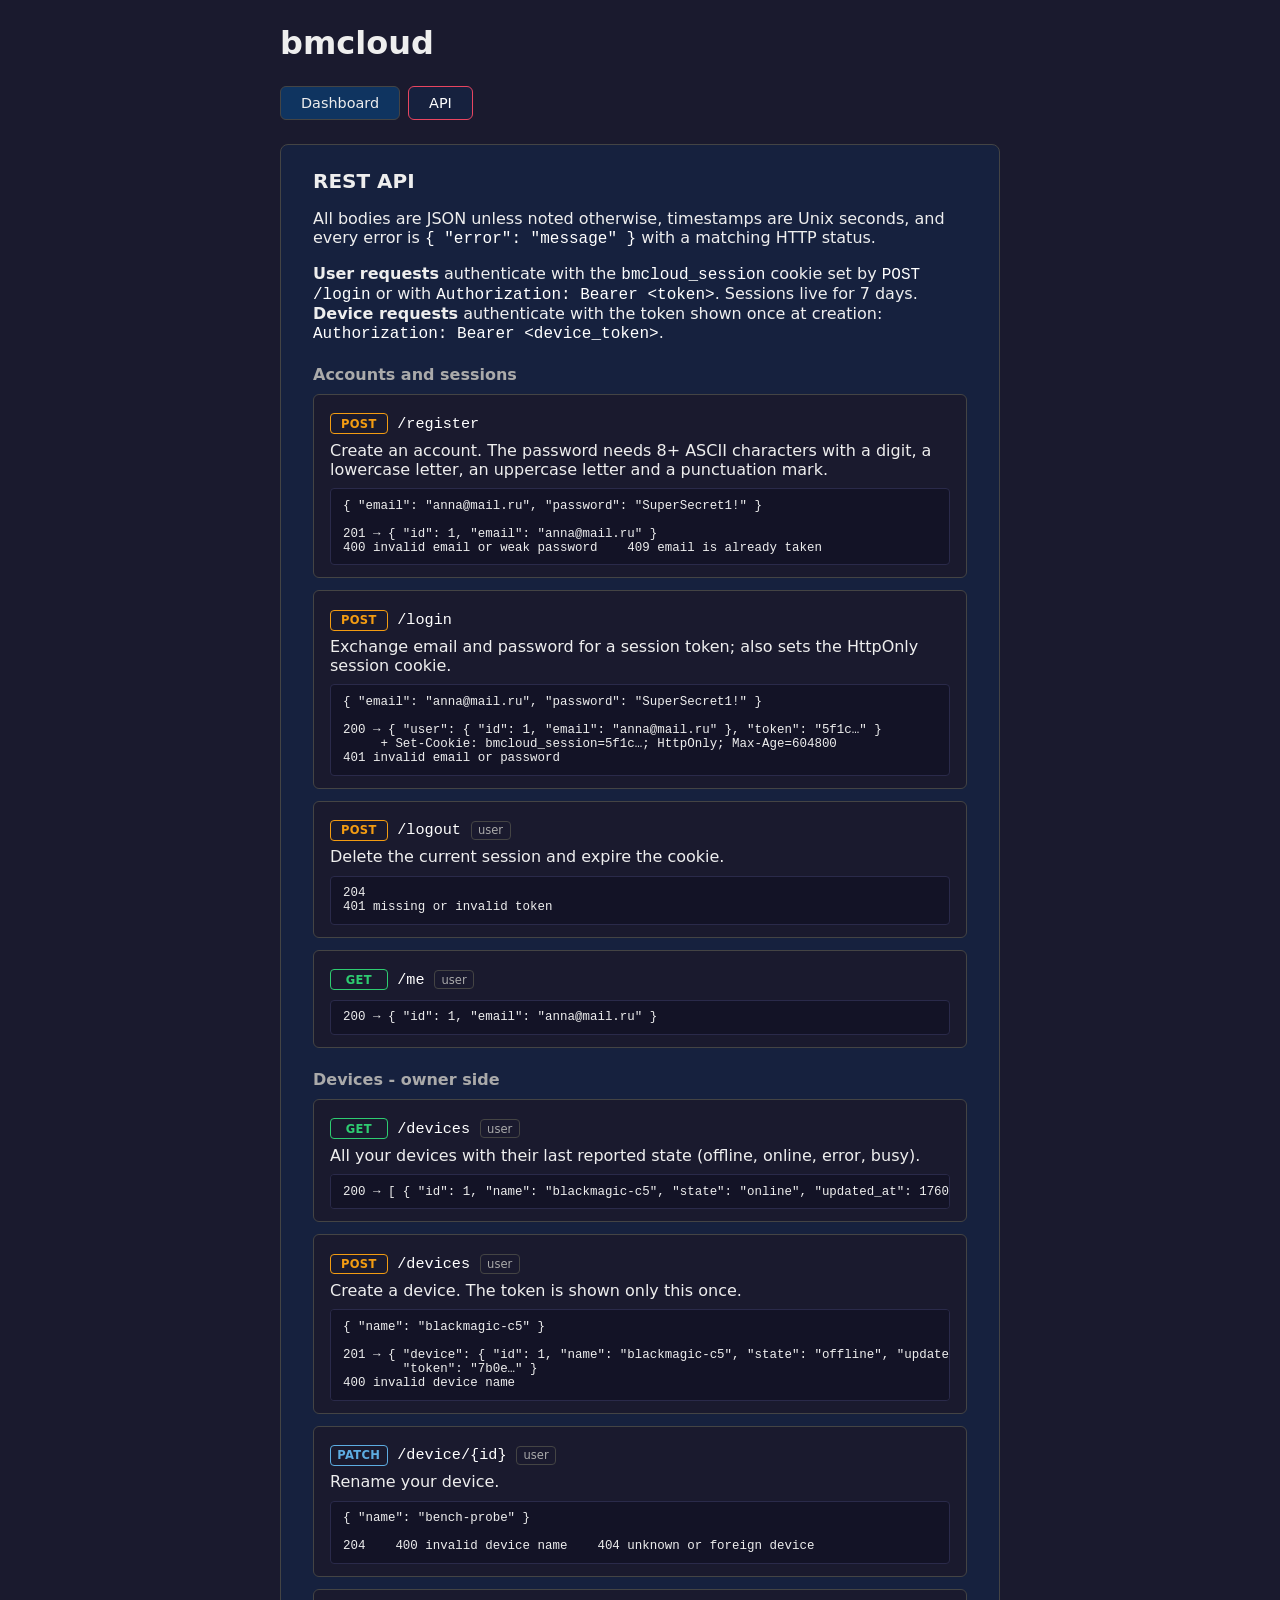
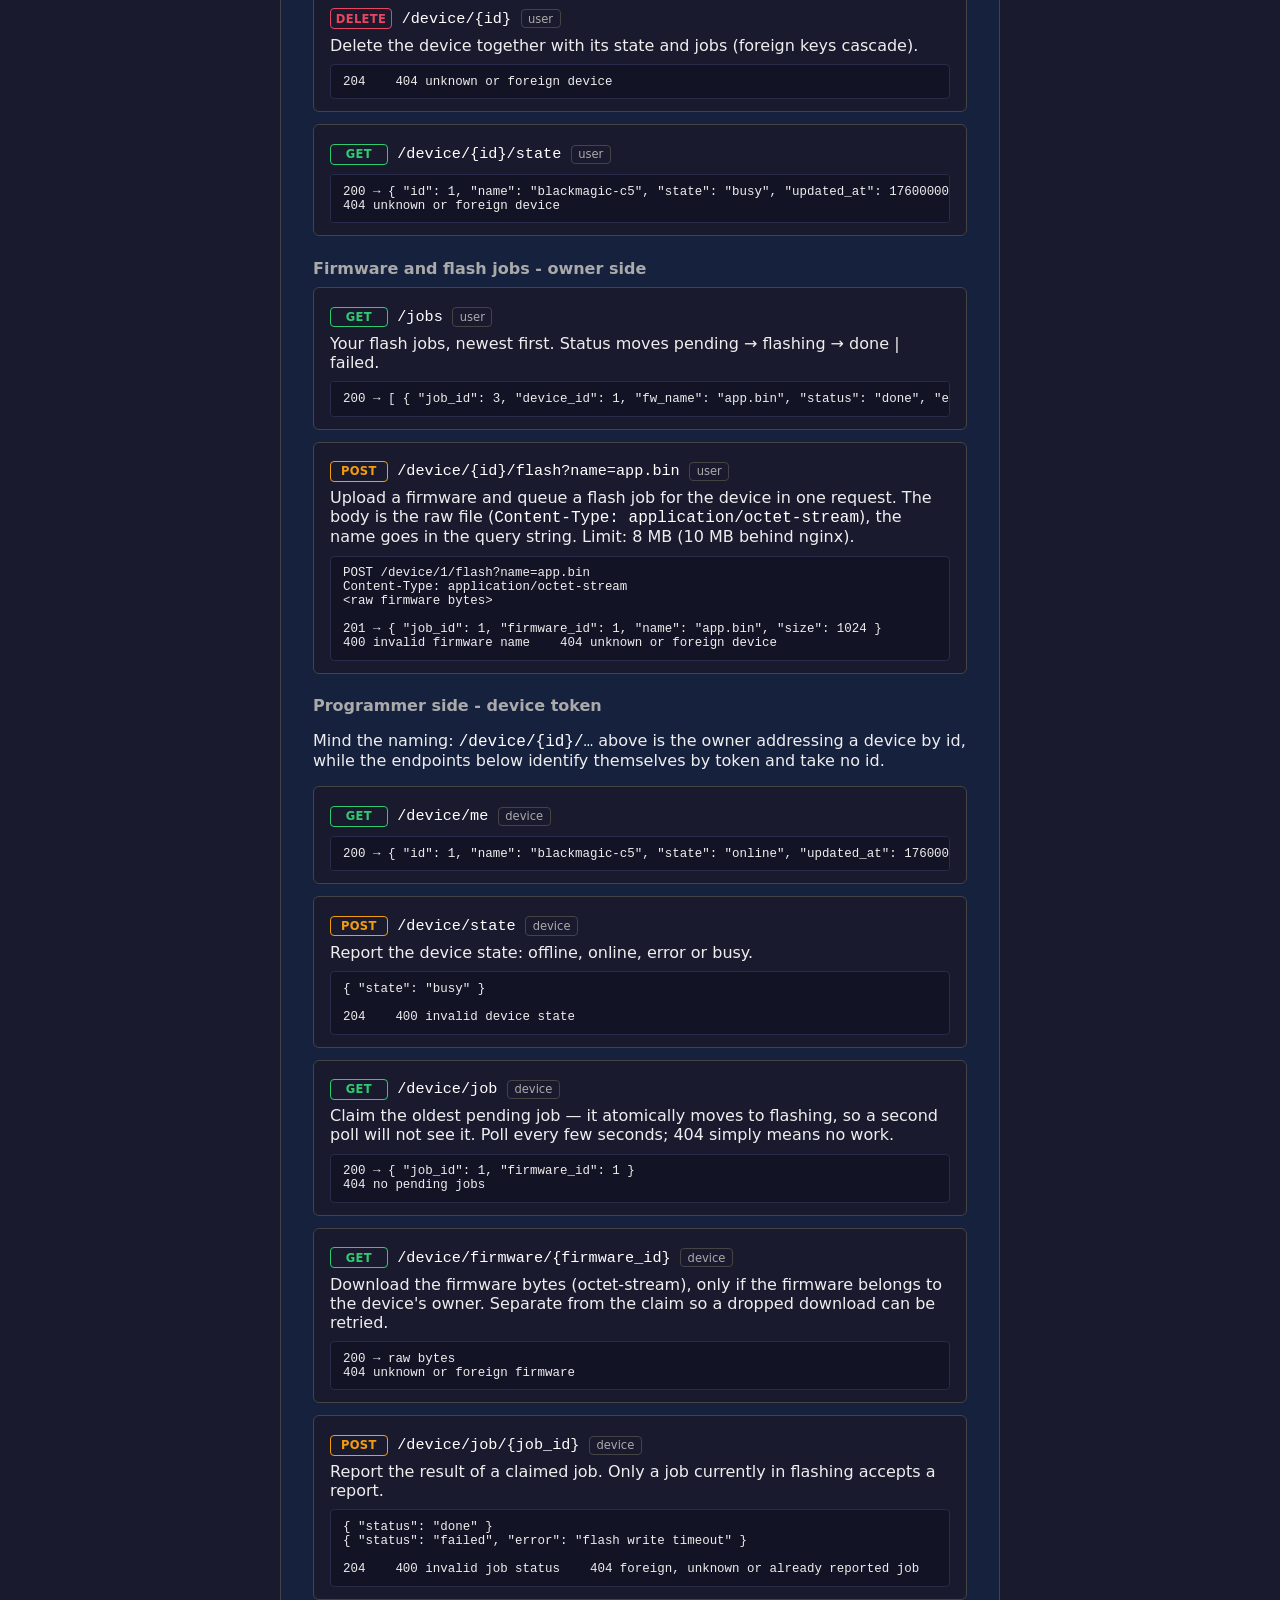
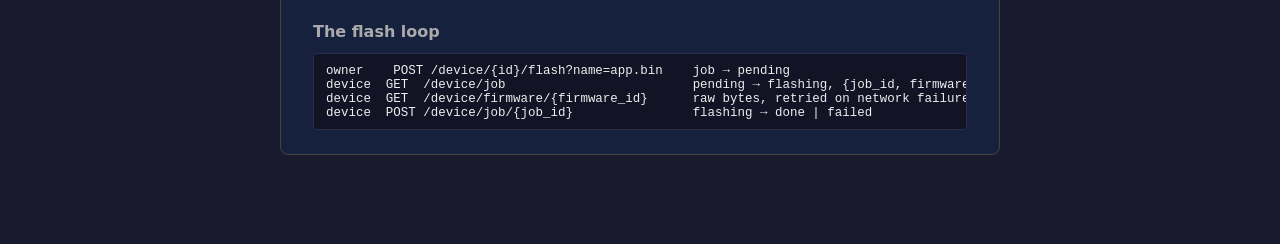
==== bmcloud-server/static/api.html @ 97b56bfd "Added API page" ====
<!DOCTYPE html>

<head>
    <meta charset="utf-8">
    <title>bmcloud API</title>
    <link rel="stylesheet" href="styles.css">
</head>

<body>
    <h1>bmcloud</h1>

    <nav class="tabs">
        <a class="tab" href="/">Dashboard</a>
        <a class="tab active" href="/api.html">API</a>
    </nav>

    <section id="api-panel">
        <h2>REST API</h2>

        <p>
            All bodies are JSON unless noted otherwise, timestamps are Unix seconds,
            and every error is <code>{ "error": "message" }</code> with a matching HTTP status.
        </p>
        <p>
            <b>User requests</b> authenticate with the <code>bmcloud_session</code> cookie set by
            <code>POST /login</code> or with <code>Authorization: Bearer &lt;token&gt;</code>.
            Sessions live for 7 days.<br>
            <b>Device requests</b> authenticate with the token shown once at creation:
            <code>Authorization: Bearer &lt;device_token&gt;</code>.
        </p>

        <h3>Accounts and sessions</h3>

        <div class="endpoint">
            <p class="ep-head"><span class="method m-post">POST</span><code>/register</code></p>
            <p>Create an account. The password needs 8+ ASCII characters with a digit,
                a lowercase letter, an uppercase letter and a punctuation mark.</p>
            <pre>{ "email": "anna@mail.ru", "password": "SuperSecret1!" }

201 → { "id": 1, "email": "anna@mail.ru" }
400 invalid email or weak password    409 email is already taken</pre>
        </div>

        <div class="endpoint">
            <p class="ep-head"><span class="method m-post">POST</span><code>/login</code></p>
            <p>Exchange email and password for a session token; also sets the HttpOnly session cookie.</p>
            <pre>{ "email": "anna@mail.ru", "password": "SuperSecret1!" }

200 → { "user": { "id": 1, "email": "anna@mail.ru" }, "token": "5f1c…" }
     + Set-Cookie: bmcloud_session=5f1c…; HttpOnly; Max-Age=604800
401 invalid email or password</pre>
        </div>

        <div class="endpoint">
            <p class="ep-head"><span class="method m-post">POST</span><code>/logout</code> <span class="auth-tag">user</span></p>
            <p>Delete the current session and expire the cookie.</p>
            <pre>204
401 missing or invalid token</pre>
        </div>

        <div class="endpoint">
            <p class="ep-head"><span class="method m-get">GET</span><code>/me</code> <span class="auth-tag">user</span></p>
            <pre>200 → { "id": 1, "email": "anna@mail.ru" }</pre>
        </div>

        <h3>Devices - owner side</h3>

        <div class="endpoint">
            <p class="ep-head"><span class="method m-get">GET</span><code>/devices</code> <span class="auth-tag">user</span></p>
            <p>All your devices with their last reported state (offline, online, error, busy).</p>
            <pre>200 → [ { "id": 1, "name": "blackmagic-c5", "state": "online", "updated_at": 1760000000 } ]</pre>
        </div>

        <div class="endpoint">
            <p class="ep-head"><span class="method m-post">POST</span><code>/devices</code> <span class="auth-tag">user</span></p>
            <p>Create a device. The token is shown only this once.</p>
            <pre>{ "name": "blackmagic-c5" }

201 → { "device": { "id": 1, "name": "blackmagic-c5", "state": "offline", "updated_at": 1760000000 },
        "token": "7b0e…" }
400 invalid device name</pre>
        </div>

        <div class="endpoint">
            <p class="ep-head"><span class="method m-patch">PATCH</span><code>/device/{id}</code> <span class="auth-tag">user</span></p>
            <p>Rename your device.</p>
            <pre>{ "name": "bench-probe" }

204    400 invalid device name    404 unknown or foreign device</pre>
        </div>

        <div class="endpoint">
            <p class="ep-head"><span class="method m-delete">DELETE</span><code>/device/{id}</code> <span class="auth-tag">user</span></p>
            <p>Delete the device together with its state and jobs (foreign keys cascade).</p>
            <pre>204    404 unknown or foreign device</pre>
        </div>

        <div class="endpoint">
            <p class="ep-head"><span class="method m-get">GET</span><code>/device/{id}/state</code> <span class="auth-tag">user</span></p>
            <pre>200 → { "id": 1, "name": "blackmagic-c5", "state": "busy", "updated_at": 1760000000 }
404 unknown or foreign device</pre>
        </div>

        <h3>Firmware and flash jobs - owner side</h3>

        <div class="endpoint">
            <p class="ep-head"><span class="method m-get">GET</span><code>/jobs</code> <span class="auth-tag">user</span></p>
            <p>Your flash jobs, newest first. Status moves pending → flashing → done | failed.</p>
            <pre>200 → [ { "job_id": 3, "device_id": 1, "fw_name": "app.bin", "status": "done", "error": null } ]</pre>
        </div>

        <div class="endpoint">
            <p class="ep-head"><span class="method m-post">POST</span><code>/device/{id}/flash?name=app.bin</code> <span class="auth-tag">user</span></p>
            <p>Upload a firmware and queue a flash job for the device in one request.
                The body is the raw file (<code>Content-Type: application/octet-stream</code>),
                the name goes in the query string. Limit: 8 MB (10 MB behind nginx).</p>
            <pre>POST /device/1/flash?name=app.bin
Content-Type: application/octet-stream
&lt;raw firmware bytes&gt;

201 → { "job_id": 1, "firmware_id": 1, "name": "app.bin", "size": 1024 }
400 invalid firmware name    404 unknown or foreign device</pre>
        </div>

        <h3>Programmer side - device token</h3>
        <p>
            Mind the naming: <code>/device/{id}/…</code> above is the owner addressing a device by id,
            while the endpoints below identify themselves by token and take no id.
        </p>

        <div class="endpoint">
            <p class="ep-head"><span class="method m-get">GET</span><code>/device/me</code> <span class="auth-tag">device</span></p>
            <pre>200 → { "id": 1, "name": "blackmagic-c5", "state": "online", "updated_at": 1760000000 }</pre>
        </div>

        <div class="endpoint">
            <p class="ep-head"><span class="method m-post">POST</span><code>/device/state</code> <span class="auth-tag">device</span></p>
            <p>Report the device state: offline, online, error or busy.</p>
            <pre>{ "state": "busy" }

204    400 invalid device state</pre>
        </div>

        <div class="endpoint">
            <p class="ep-head"><span class="method m-get">GET</span><code>/device/job</code> <span class="auth-tag">device</span></p>
            <p>Claim the oldest pending job — it atomically moves to flashing, so a second poll
                will not see it. Poll every few seconds; 404 simply means no work.</p>
            <pre>200 → { "job_id": 1, "firmware_id": 1 }
404 no pending jobs</pre>
        </div>

        <div class="endpoint">
            <p class="ep-head"><span class="method m-get">GET</span><code>/device/firmware/{firmware_id}</code> <span class="auth-tag">device</span></p>
            <p>Download the firmware bytes (octet-stream), only if the firmware belongs to the
                device's owner. Separate from the claim so a dropped download can be retried.</p>
            <pre>200 → raw bytes
404 unknown or foreign firmware</pre>
        </div>

        <div class="endpoint">
            <p class="ep-head"><span class="method m-post">POST</span><code>/device/job/{job_id}</code> <span class="auth-tag">device</span></p>
            <p>Report the result of a claimed job. Only a job currently in flashing accepts a report.</p>
            <pre>{ "status": "done" }
{ "status": "failed", "error": "flash write timeout" }

204    400 invalid job status    404 foreign, unknown or already reported job</pre>
        </div>

        <h3>The flash loop</h3>
        <pre class="flow">owner    POST /device/{id}/flash?name=app.bin    job → pending
device  GET  /device/job                         pending → flashing, {job_id, firmware_id}
device  GET  /device/firmware/{firmware_id}      raw bytes, retried on network failure
device  POST /device/job/{job_id}                flashing → done | failed</pre>
    </section>
</body>

</html>
---- bmcloud-server/static/styles.css ----
* {
    box-sizing: border-box;
}

:root {
    --card: #16213e;
    --accent: #e94560;
    --fill: #0f3460;
    --border: #444;
    --muted: #aaa;
    --text: #eee;
    --column: 720px;
}

body {
    margin: 0;
    min-height: 100vh;
    padding: 1.5rem;
    background: #1a1a2e;
    color: var(--text);
    font-family: system-ui, sans-serif;
}

h1 {
    max-width: var(--column);
    margin: 0 auto 1.5rem;
    font-size: 2rem;
}

/* Auth and devices panel drawn as cards */
section {
    max-width: var(--column);
    margin: 0 auto 1.5rem;
    padding: 1.5rem 2rem;
    background: var(--card);
    border: 1px solid var(--border);
    border-radius: 8px;
}

section h2 {
    margin: 0 0 1rem;
    font-size: 1.25rem;
}

input,
select {
    padding: 0.5rem 0.75rem;
    background: var(--fill);
    color: var(--text);
    border: 1px solid var(--border);
    border-radius: 6px;
}

input::placeholder {
    color: var(--muted);
}

input:focus,
select:focus {
    outline: none;
    border-color: #888;
}

button,
.file-btn,
.tab {
    padding: 0.5rem 1.25rem;
    background: var(--fill);
    color: var(--text);
    border: 1px solid var(--border);
    border-radius: 6px;
    font-size: 0.9rem;
    cursor: pointer;
}

button:hover,
.file-btn:hover,
.tab:hover {
    background: #12386b;
    border-color: #888;
}

button:active,
.file-btn:active,
.tab:active {
    transform: scale(0.97);
}

/* File picker drawn as a button: the native input sits inside the label but is
   clipped out of sight (still focusable - Tab + Enter opens the dialog) */
.file-btn {
    display: inline-block; /* labels are display:inline, transform needs a box */
    line-height: 1.2;
}

.file-btn:focus-within {
    outline: none;
    border-color: #888;
}

.visually-hidden {
    position: absolute;
    width: 1px;
    height: 1px;
    margin: -1px;
    padding: 0;
    border: 0;
    overflow: hidden;
    clip: rect(0 0 0 0);
    clip-path: inset(50%);
    white-space: nowrap;
}

.file-name {
    color: var(--muted);
    font-size: 0.85rem;
    word-break: break-all;
}

table {
    width: 100%;
    border-collapse: collapse;
    font-size: 0.9rem;
}

th {
    text-align: left;
    color: var(--muted);
    font-weight: normal;
    padding: 0.35rem 0.5rem;
    border-bottom: 1px solid var(--border);
}

td {
    padding: 0.45rem 0.5rem;
    text-align: left;
    border-bottom: 1px solid #2a2a4a;
}

.online  { color: #2ecc71; font-weight: bold; }
.offline { color: var(--muted); }
.error   { color: var(--accent); font-weight: bold; }
.busy    { color: #f39c12; }

/* Flash job statuses in the jobs table */
.pending  { color: var(--muted); }
.flashing { color: #f39c12; }
.done     { color: #2ecc71; font-weight: bold; }
.failed   { color: var(--accent); font-weight: bold; }

/* Compact destructive action in the devices table */
.device-del {
    padding: 0.15rem 0.6rem;
    color: var(--muted);
    font-size: 0.8rem;
    line-height: 1.2;
}

.device-del:hover {
    color: var(--accent);
    background: var(--fill);
    border-color: var(--accent);
}

.device-del:disabled {
    opacity: 0.5;
    cursor: default;
}

/* Click-to-rename device name */
.device-name {
    display: inline-block;
    padding: 0.1rem 0.3rem;
    margin: -0.1rem -0.3rem;
    border-radius: 4px;
    border-bottom: 1px dashed transparent;
    cursor: pointer;
    transition: background 0.15s, color 0.15s;
}

.device-name:hover {
    background: var(--fill);
    border-bottom-color: var(--muted);
    color: #fff;
}

.device-name-input {
    width: 100%;
    padding: 0.15rem 0.35rem;
    font-size: inherit;
    font-family: inherit;
    border-color: #888;
    border-radius: 4px;
}

#msg { color: var(--muted); min-height: 1.2em; }
#jobs-msg { color: var(--muted); min-height: 1.2em; }
#auth-msg { min-height: 1.2em; }
#auth-msg.err { color: var(--accent); }

/* One-time device token box */
#new-token {
    margin: 0.75rem 0;
    padding: 0.75rem 1rem;
    background: var(--fill);
    border: 1px solid var(--border);
    border-radius: 6px;
}

#new-token p {
    margin: 0.25rem 0;
}

.token-row {
    display: flex;
    align-items: center;
    gap: 0.75rem;
    flex-wrap: wrap;
}

#new-token-value {
    padding: 0.35rem 0.6rem;
    background: #1a1a2e;
    border: 1px solid var(--border);
    border-radius: 4px;
    font-size: 0.85rem;
    word-break: break-all;
    user-select: all;
}

#copy-msg {
    color: #2ecc71;
    font-size: 0.85rem;
}

/* Tab bar under the heading - plain links styled like buttons */
.tabs {
    max-width: var(--column);
    margin: 0 auto 1.5rem;
    display: flex;
    gap: 0.5rem;
}

a.tab {
    display: inline-block;
    text-decoration: none;
}

.tab.active {
    border-color: var(--accent);
    background: var(--card);
    color: #fff;
}

/* API reference */
code,
pre {
    font-family: ui-monospace, SFMono-Regular, Menlo, Consolas, monospace;
}

#api-panel code {
    color: #fff;
}

#api-panel h3 {
    margin: 1.4rem 0 0.6rem;
    font-size: 1rem;
    color: var(--muted);
}

.endpoint {
    margin: 0 0 0.75rem;
    padding: 0.75rem 1rem;
    background: #1a1a2e;
    border: 1px solid var(--border);
    border-radius: 6px;
}

.endpoint p {
    margin: 0.4rem 0 0;
}

.ep-head {
    display: flex;
    align-items: center;
    gap: 0.6rem;
    margin: 0 0 0.2rem;
}

.ep-head code {
    font-size: 0.95rem;
}

.method {
    display: inline-block;
    min-width: 3.6rem;
    text-align: center;
    padding: 0.15rem 0.3rem;
    border-radius: 4px;
    font-size: 0.72rem;
    font-weight: bold;
    letter-spacing: 0.03em;
}

.m-get    { color: #2ecc71; border: 1px solid #2ecc71; }
.m-post   { color: #f39c12; border: 1px solid #f39c12; }
.m-patch  { color: #5dade2; border: 1px solid #5dade2; }
.m-delete { color: var(--accent); border: 1px solid var(--accent); }

.auth-tag {
    color: var(--muted);
    font-size: 0.72rem;
    border: 1px solid var(--border);
    padding: 0.1rem 0.4rem;
    border-radius: 4px;
}

#api-panel pre {
    margin: 0.6rem 0 0;
    padding: 0.6rem 0.75rem;
    background: #131326;
    border: 1px solid #2a2a4a;
    border-radius: 4px;
    font-size: 0.78rem;
    overflow-x: auto;
}

#api-panel pre.flow {
    margin-top: 0.75rem;
}
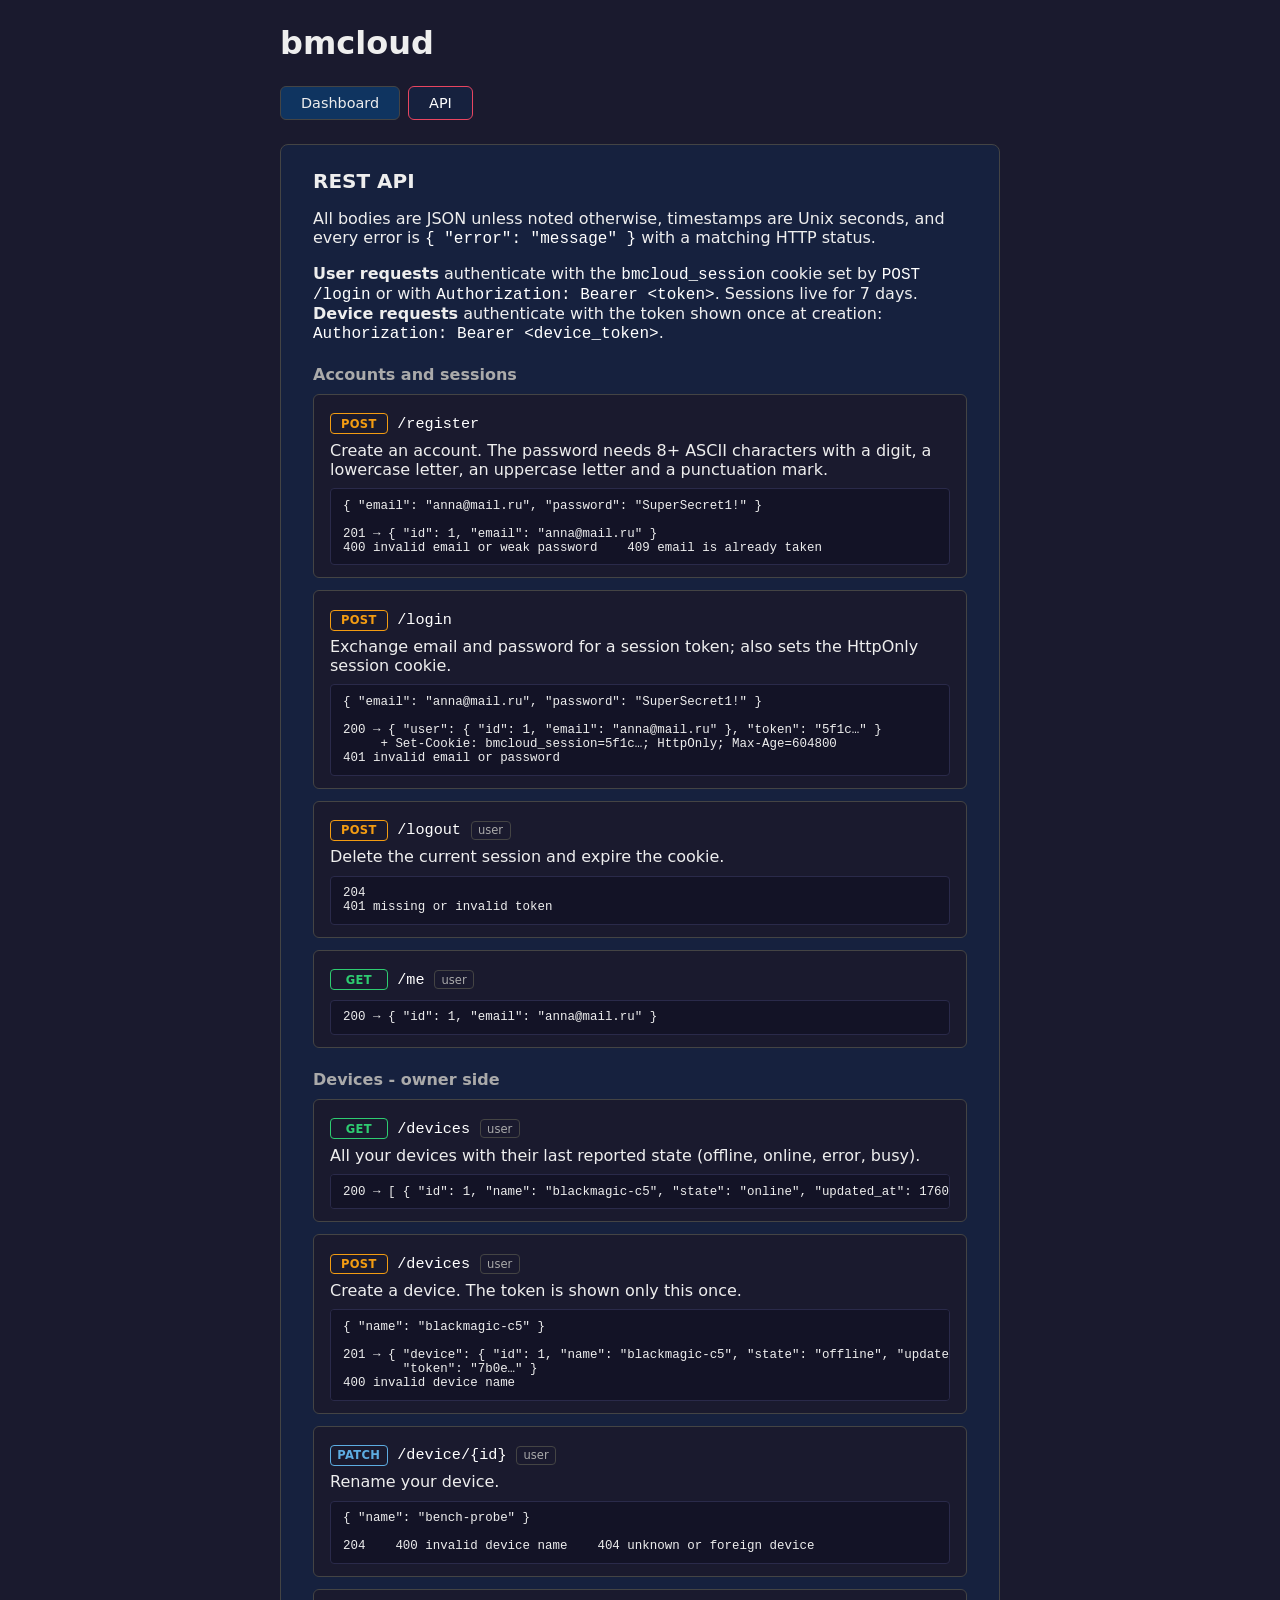
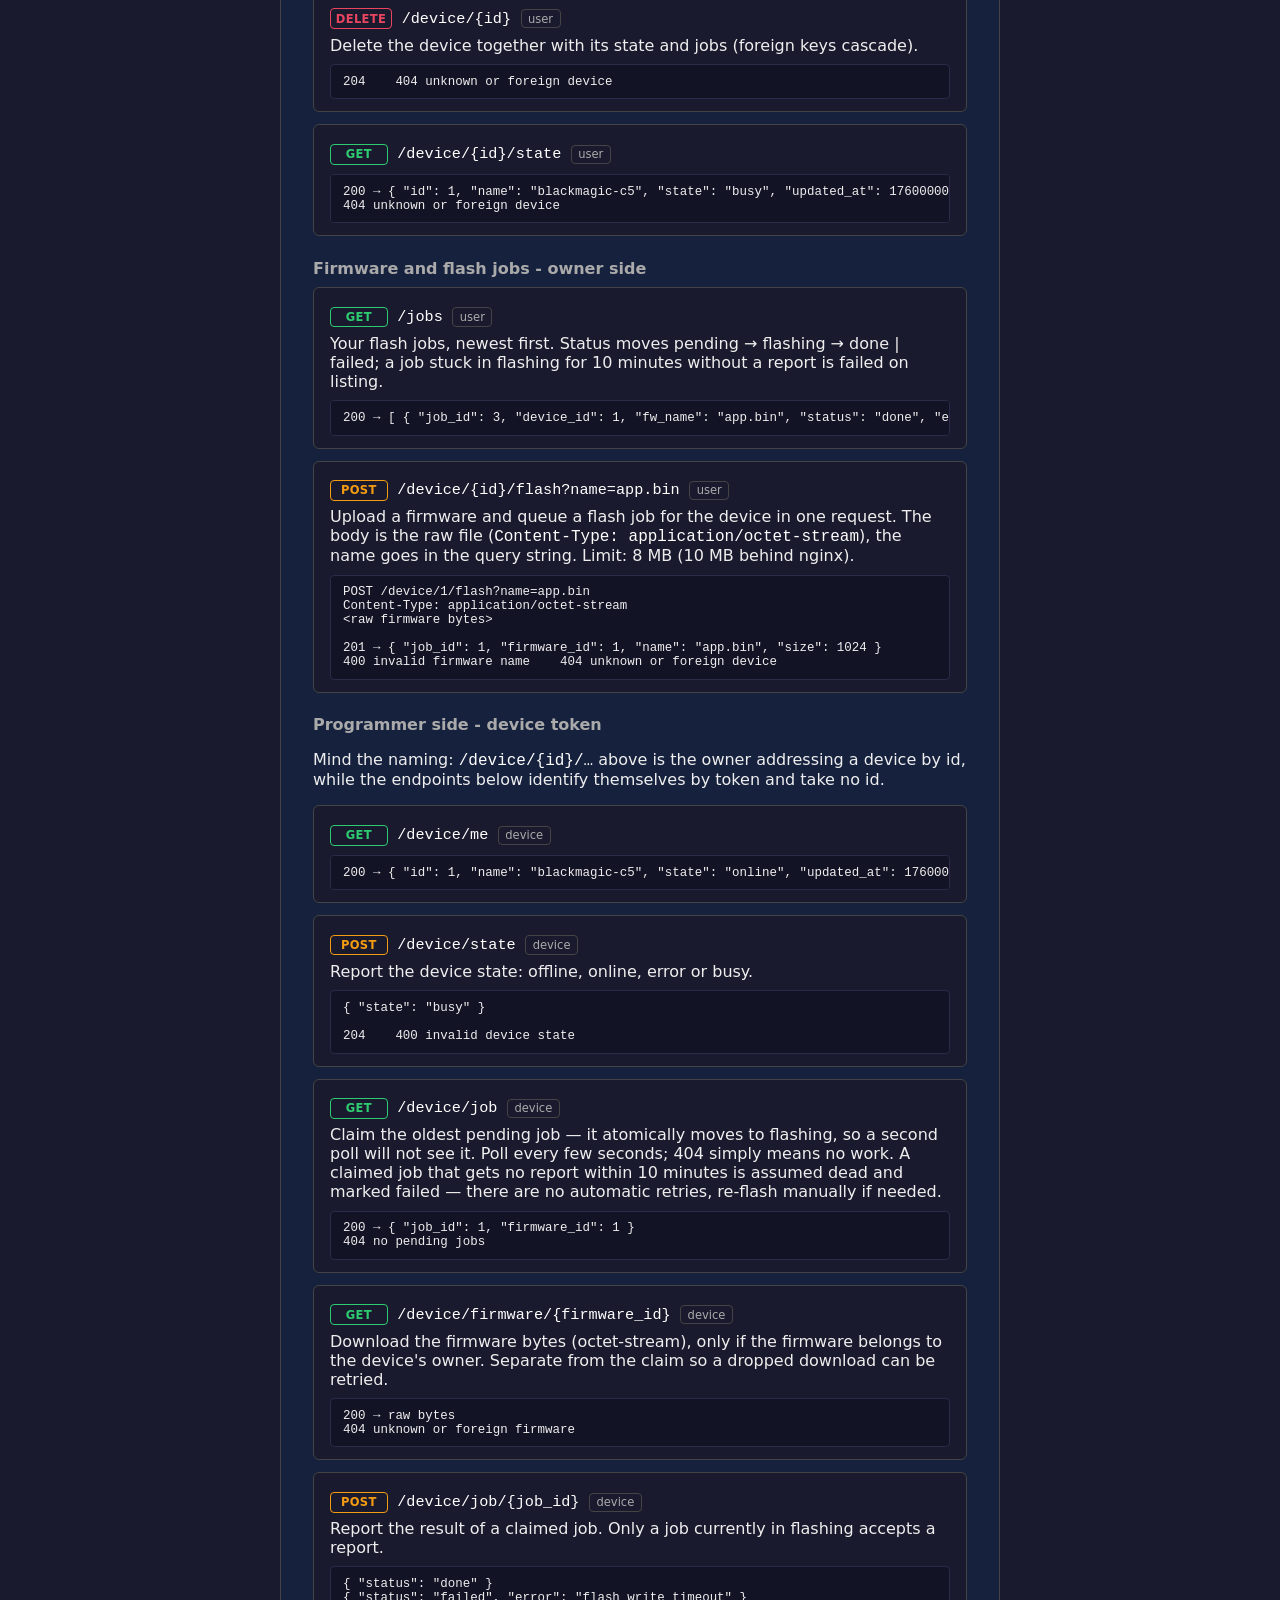
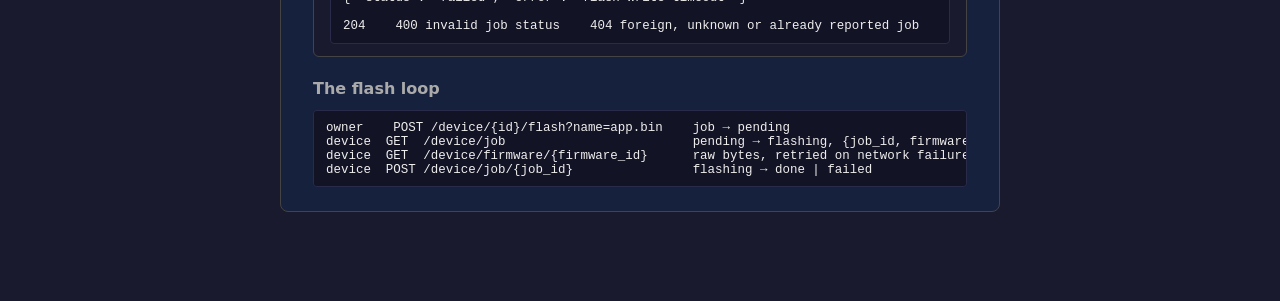
==== commit 0bd2474b: "Fixed long flashing status (10 mins) without report" ====
--- a/bmcloud-server/static/api.html
+++ b/bmcloud-server/static/api.html
@@ -105,7 +105,8 @@
 
         <div class="endpoint">
             <p class="ep-head"><span class="method m-get">GET</span><code>/jobs</code> <span class="auth-tag">user</span></p>
-            <p>Your flash jobs, newest first. Status moves pending → flashing → done | failed.</p>
+            <p>Your flash jobs, newest first. Status moves pending → flashing → done | failed;
+                a job stuck in flashing for 10 minutes without a report is failed on listing.</p>
             <pre>200 → [ { "job_id": 3, "device_id": 1, "fw_name": "app.bin", "status": "done", "error": null } ]</pre>
         </div>
 
@@ -144,7 +145,9 @@
         <div class="endpoint">
             <p class="ep-head"><span class="method m-get">GET</span><code>/device/job</code> <span class="auth-tag">device</span></p>
             <p>Claim the oldest pending job — it atomically moves to flashing, so a second poll
-                will not see it. Poll every few seconds; 404 simply means no work.</p>
+                will not see it. Poll every few seconds; 404 simply means no work.
+                A claimed job that gets no report within 10 minutes is assumed dead and marked
+                failed — there are no automatic retries, re-flash manually if needed.</p>
             <pre>200 → { "job_id": 1, "firmware_id": 1 }
 404 no pending jobs</pre>
         </div>
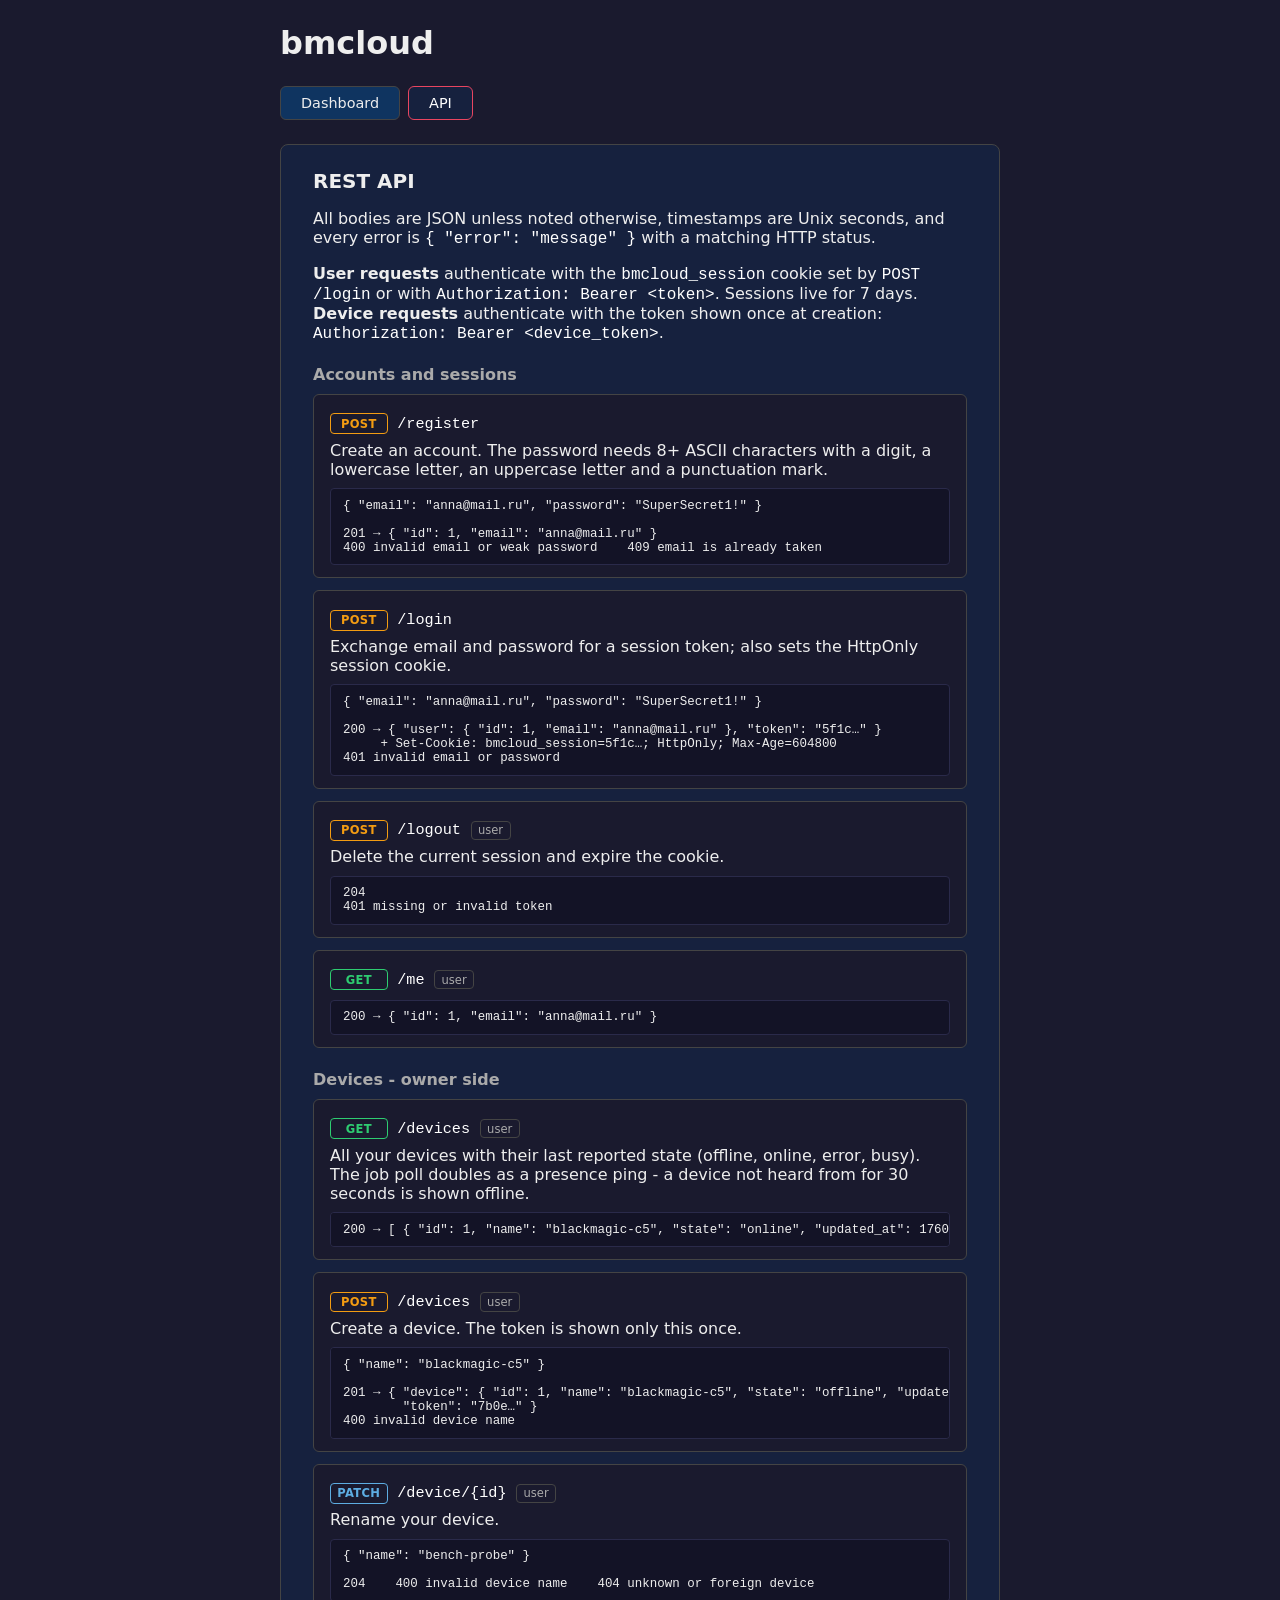
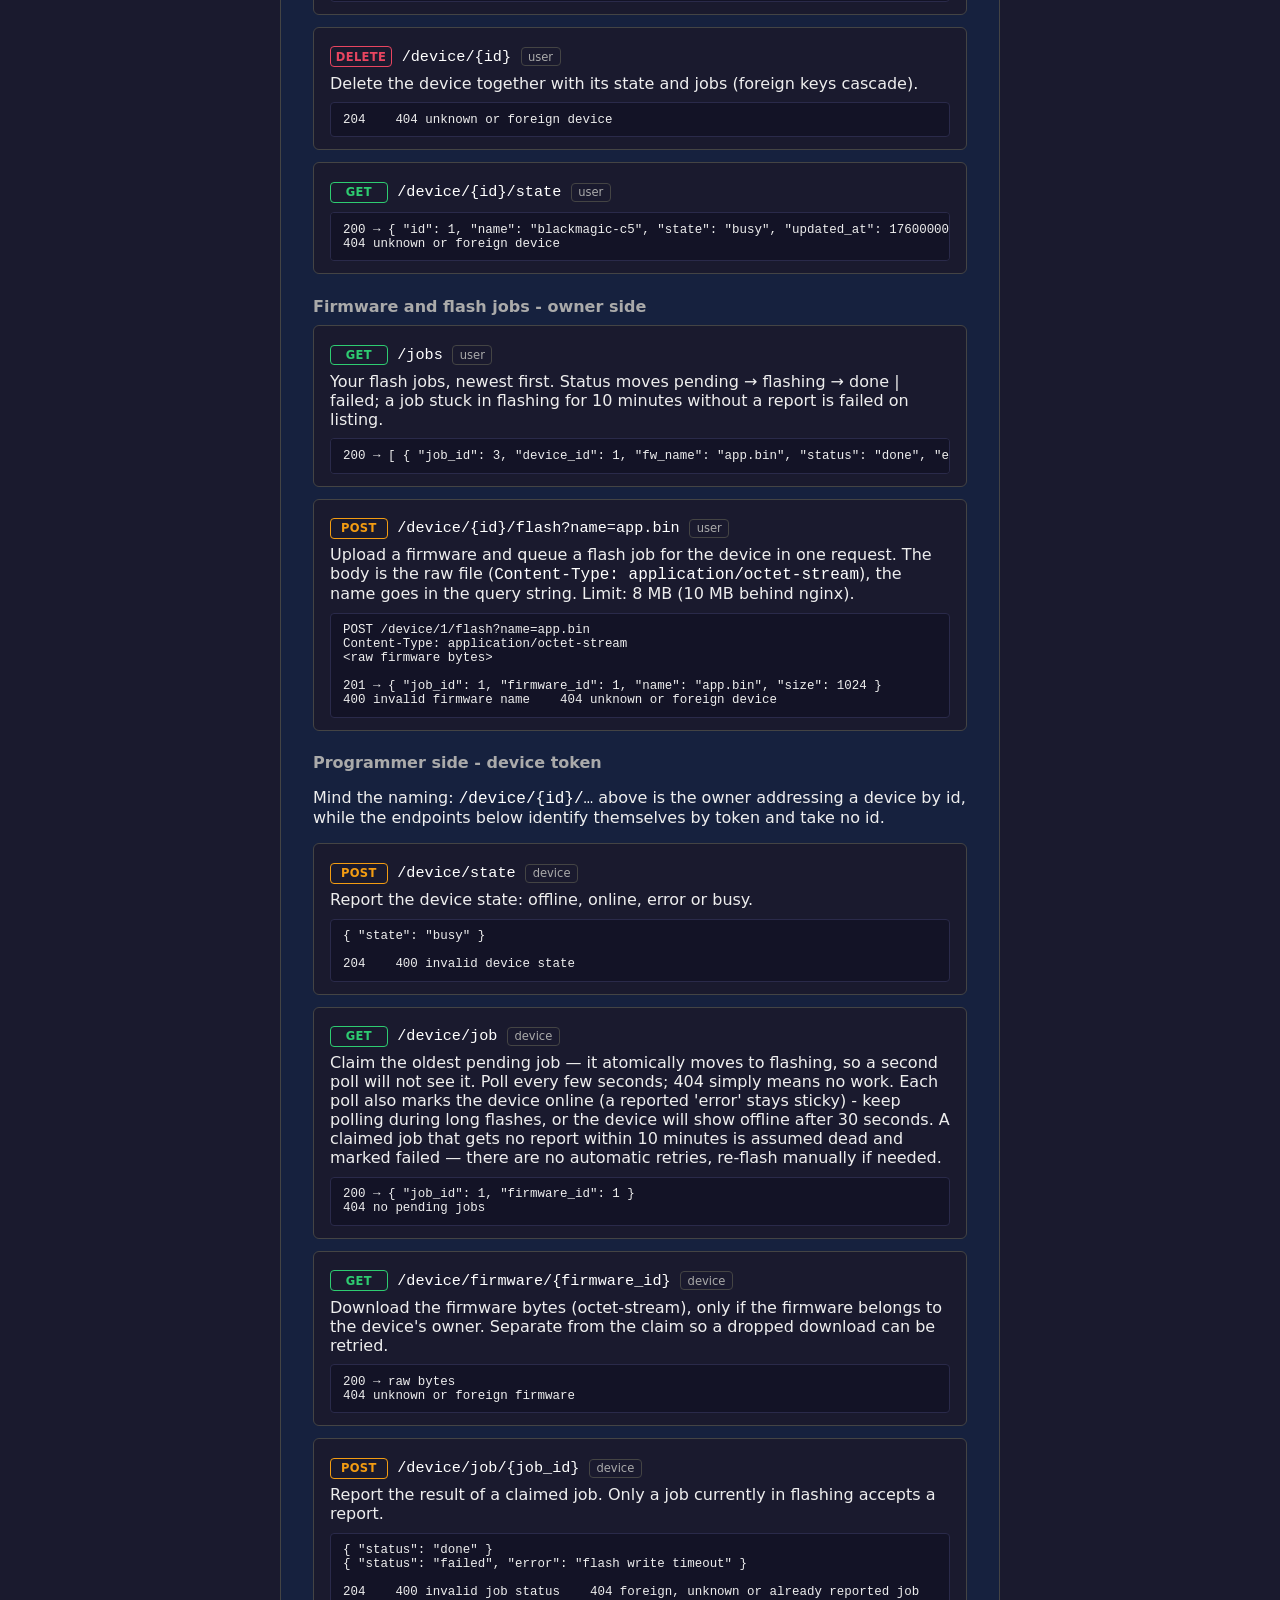
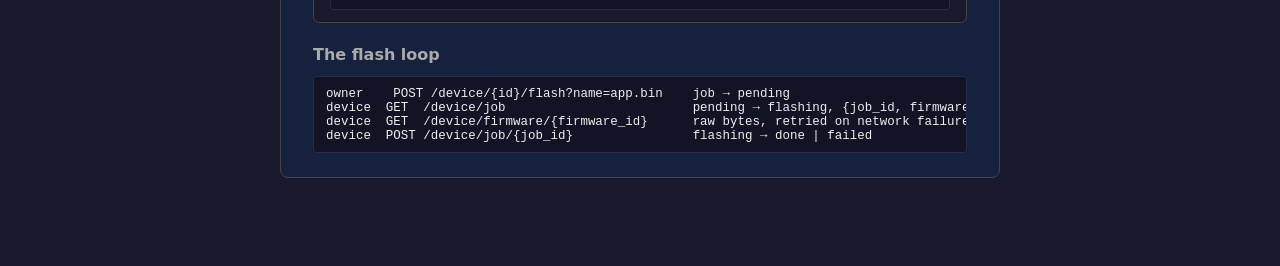
==== commit 36f96414: "Removed device/me Added offline timeout state of devices" ====
--- a/bmcloud-server/static/api.html
+++ b/bmcloud-server/static/api.html
@@ -67,7 +67,9 @@
 
         <div class="endpoint">
             <p class="ep-head"><span class="method m-get">GET</span><code>/devices</code> <span class="auth-tag">user</span></p>
-            <p>All your devices with their last reported state (offline, online, error, busy).</p>
+            <p>All your devices with their last reported state (offline, online, error, busy).
+                The job poll doubles as a presence ping - a device not heard from for
+                30 seconds is shown offline.</p>
             <pre>200 → [ { "id": 1, "name": "blackmagic-c5", "state": "online", "updated_at": 1760000000 } ]</pre>
         </div>
 
@@ -130,11 +132,6 @@
         </p>
 
         <div class="endpoint">
-            <p class="ep-head"><span class="method m-get">GET</span><code>/device/me</code> <span class="auth-tag">device</span></p>
-            <pre>200 → { "id": 1, "name": "blackmagic-c5", "state": "online", "updated_at": 1760000000 }</pre>
-        </div>
-
-        <div class="endpoint">
             <p class="ep-head"><span class="method m-post">POST</span><code>/device/state</code> <span class="auth-tag">device</span></p>
             <p>Report the device state: offline, online, error or busy.</p>
             <pre>{ "state": "busy" }
@@ -146,6 +143,8 @@
             <p class="ep-head"><span class="method m-get">GET</span><code>/device/job</code> <span class="auth-tag">device</span></p>
             <p>Claim the oldest pending job — it atomically moves to flashing, so a second poll
                 will not see it. Poll every few seconds; 404 simply means no work.
+                Each poll also marks the device online (a reported 'error' stays sticky) - keep
+                polling during long flashes, or the device will show offline after 30 seconds.
                 A claimed job that gets no report within 10 minutes is assumed dead and marked
                 failed — there are no automatic retries, re-flash manually if needed.</p>
             <pre>200 → { "job_id": 1, "firmware_id": 1 }
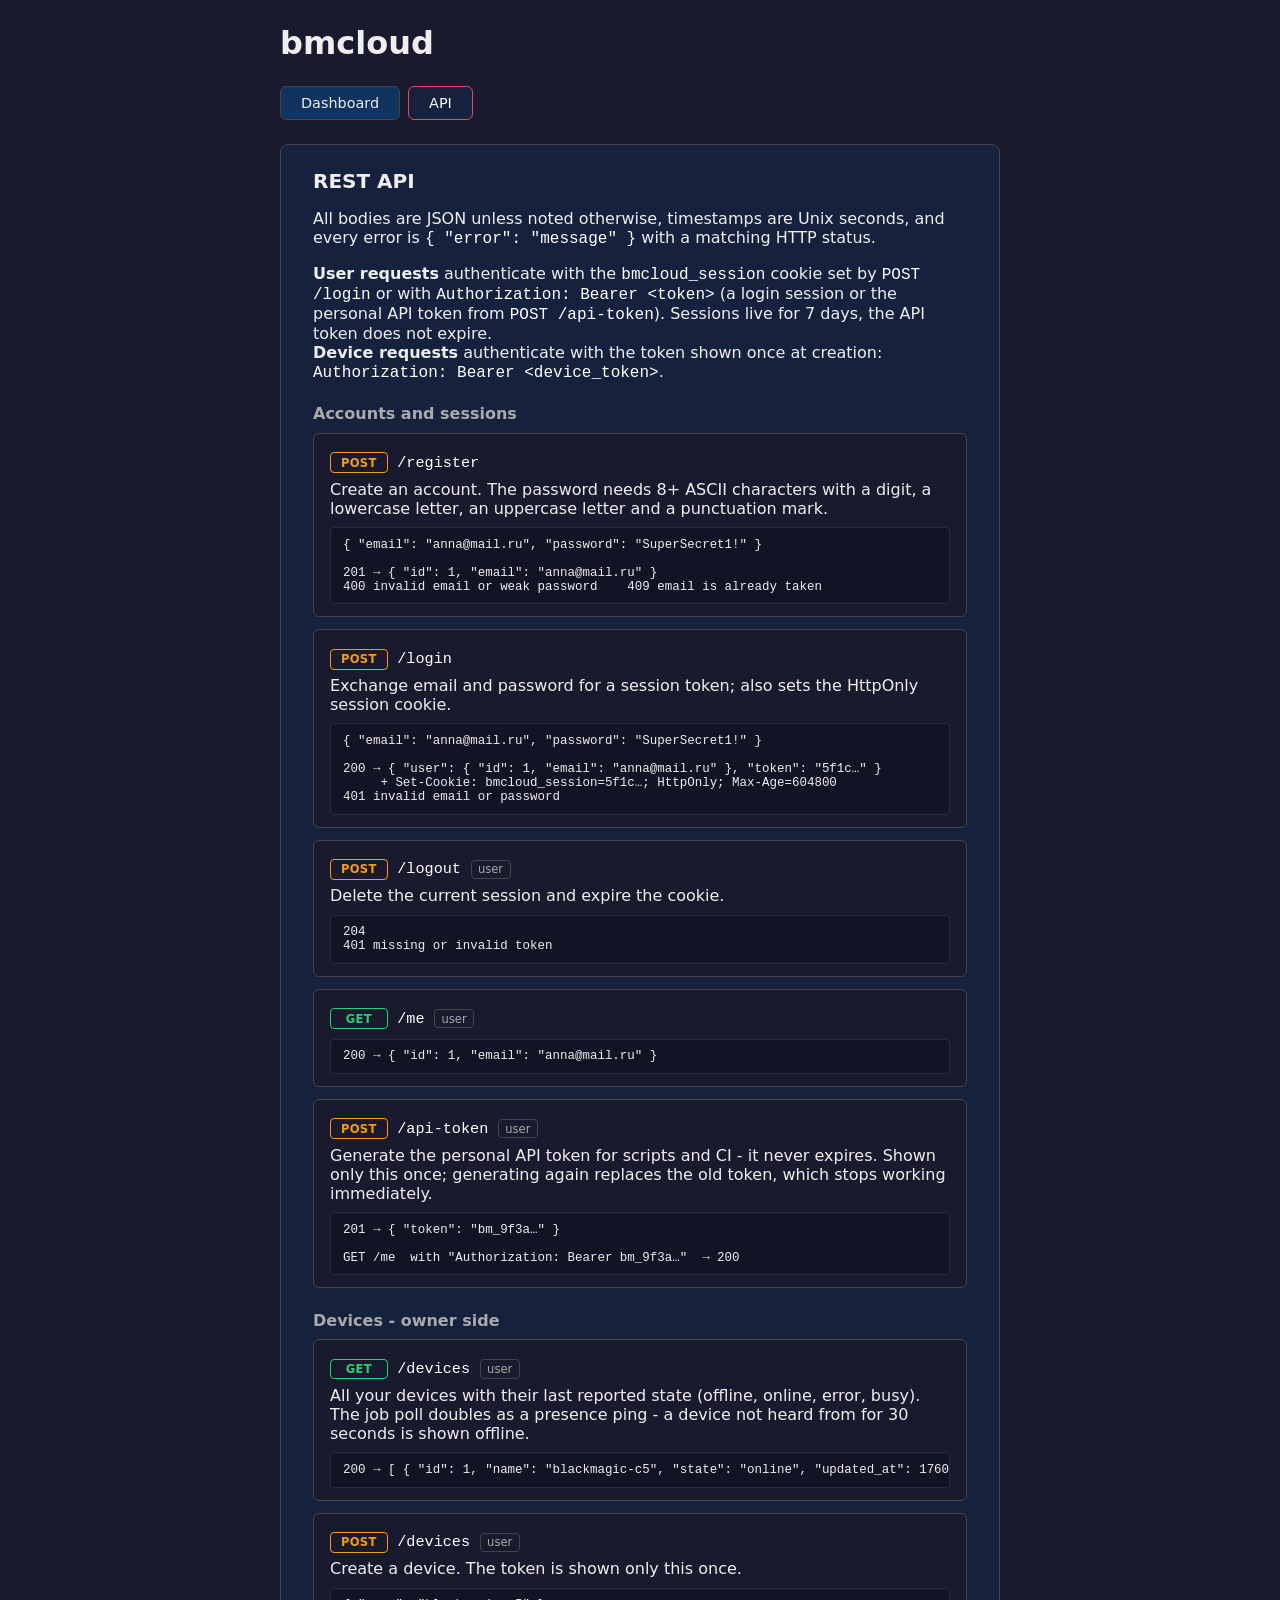
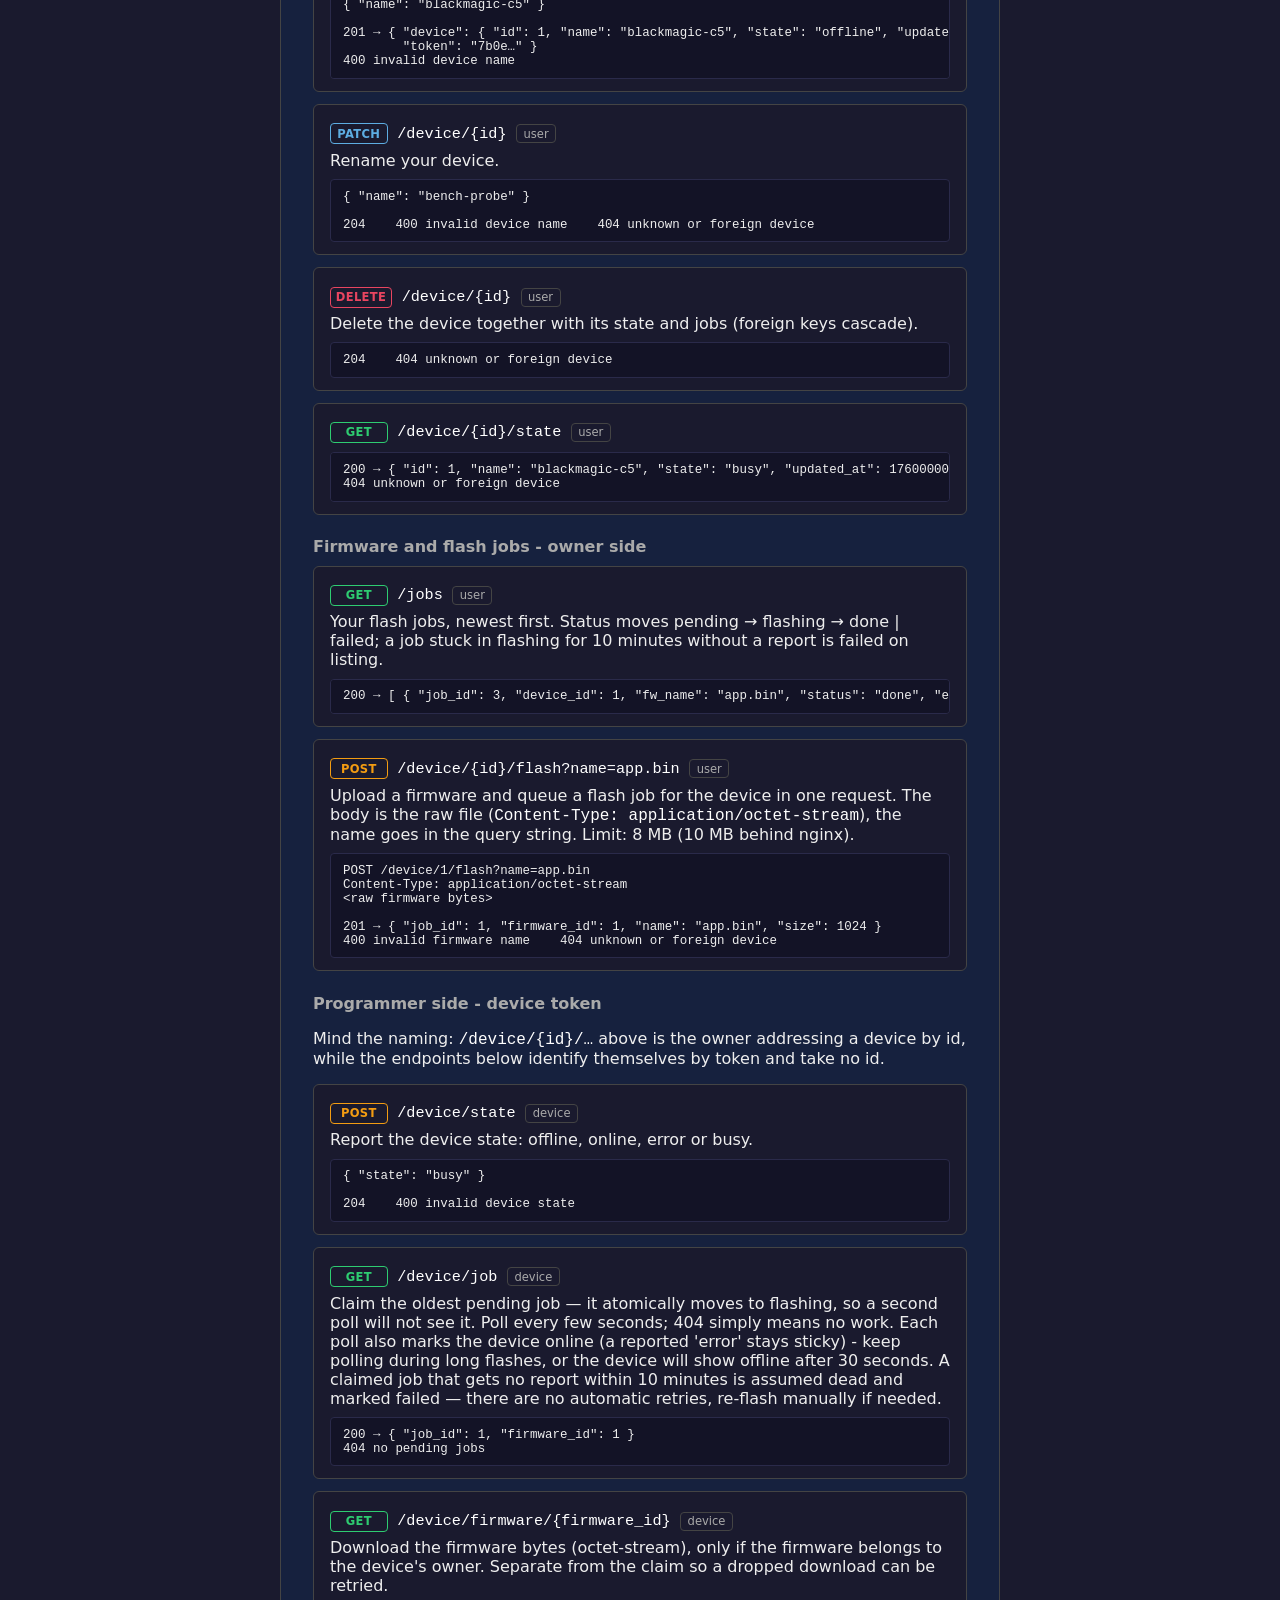
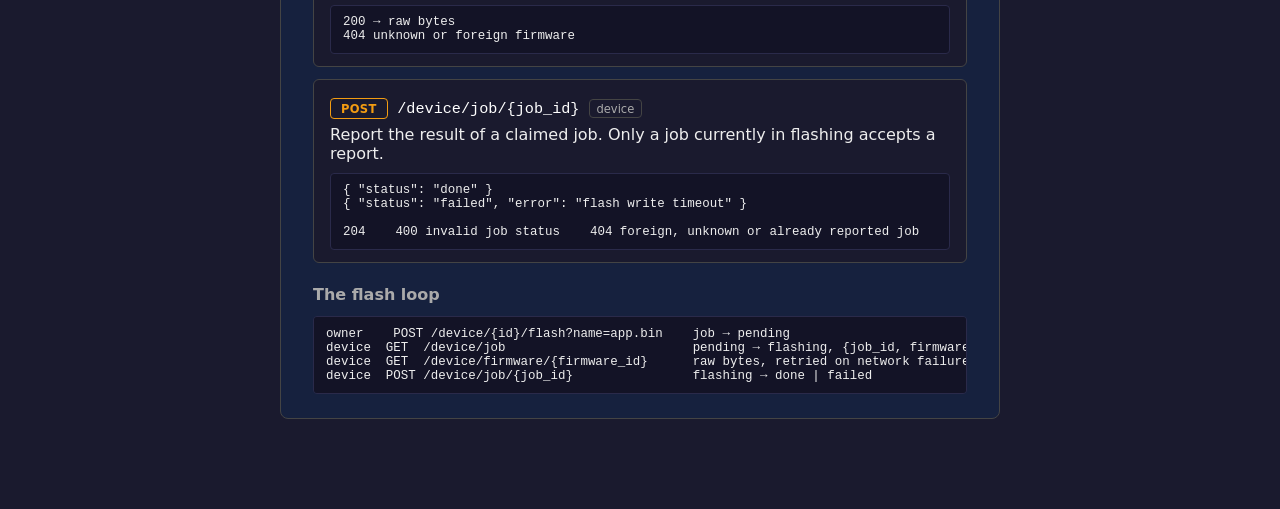
==== commit 714ac8a9: "Added API token" ====
--- a/bmcloud-server/static/api.html
+++ b/bmcloud-server/static/api.html
@@ -23,8 +23,9 @@
         </p>
         <p>
             <b>User requests</b> authenticate with the <code>bmcloud_session</code> cookie set by
-            <code>POST /login</code> or with <code>Authorization: Bearer &lt;token&gt;</code>.
-            Sessions live for 7 days.<br>
+            <code>POST /login</code> or with <code>Authorization: Bearer &lt;token&gt;</code>
+            (a login session or the personal API token from <code>POST /api-token</code>).
+            Sessions live for 7 days, the API token does not expire.<br>
             <b>Device requests</b> authenticate with the token shown once at creation:
             <code>Authorization: Bearer &lt;device_token&gt;</code>.
         </p>
@@ -61,6 +62,16 @@
         <div class="endpoint">
             <p class="ep-head"><span class="method m-get">GET</span><code>/me</code> <span class="auth-tag">user</span></p>
             <pre>200 → { "id": 1, "email": "anna@mail.ru" }</pre>
+        </div>
+
+        <div class="endpoint">
+            <p class="ep-head"><span class="method m-post">POST</span><code>/api-token</code> <span class="auth-tag">user</span></p>
+            <p>Generate the personal API token for scripts and CI - it never expires.
+                Shown only this once; generating again replaces the old token,
+                which stops working immediately.</p>
+            <pre>201 → { "token": "bm_9f3a…" }
+
+GET /me  with "Authorization: Bearer bm_9f3a…"  → 200</pre>
         </div>
 
         <h3>Devices - owner side</h3>
--- a/bmcloud-server/static/styles.css
+++ b/bmcloud-server/static/styles.css
@@ -198,8 +198,9 @@
 #auth-msg { min-height: 1.2em; }
 #auth-msg.err { color: var(--accent); }
 
-/* One-time device token box */
-#new-token {
+/* One-time token boxes (device token, personal api token) */
+#new-token,
+#api-token-box {
     margin: 0.75rem 0;
     padding: 0.75rem 1rem;
     background: var(--fill);
@@ -207,7 +208,8 @@
     border-radius: 6px;
 }
 
-#new-token p {
+#new-token p,
+#api-token-box p {
     margin: 0.25rem 0;
 }
 
@@ -218,7 +220,8 @@
     flex-wrap: wrap;
 }
 
-#new-token-value {
+#new-token-value,
+#api-token-value {
     padding: 0.35rem 0.6rem;
     background: #1a1a2e;
     border: 1px solid var(--border);
@@ -228,7 +231,8 @@
     user-select: all;
 }
 
-#copy-msg {
+#copy-msg,
+#copy-api-msg {
     color: #2ecc71;
     font-size: 0.85rem;
 }
